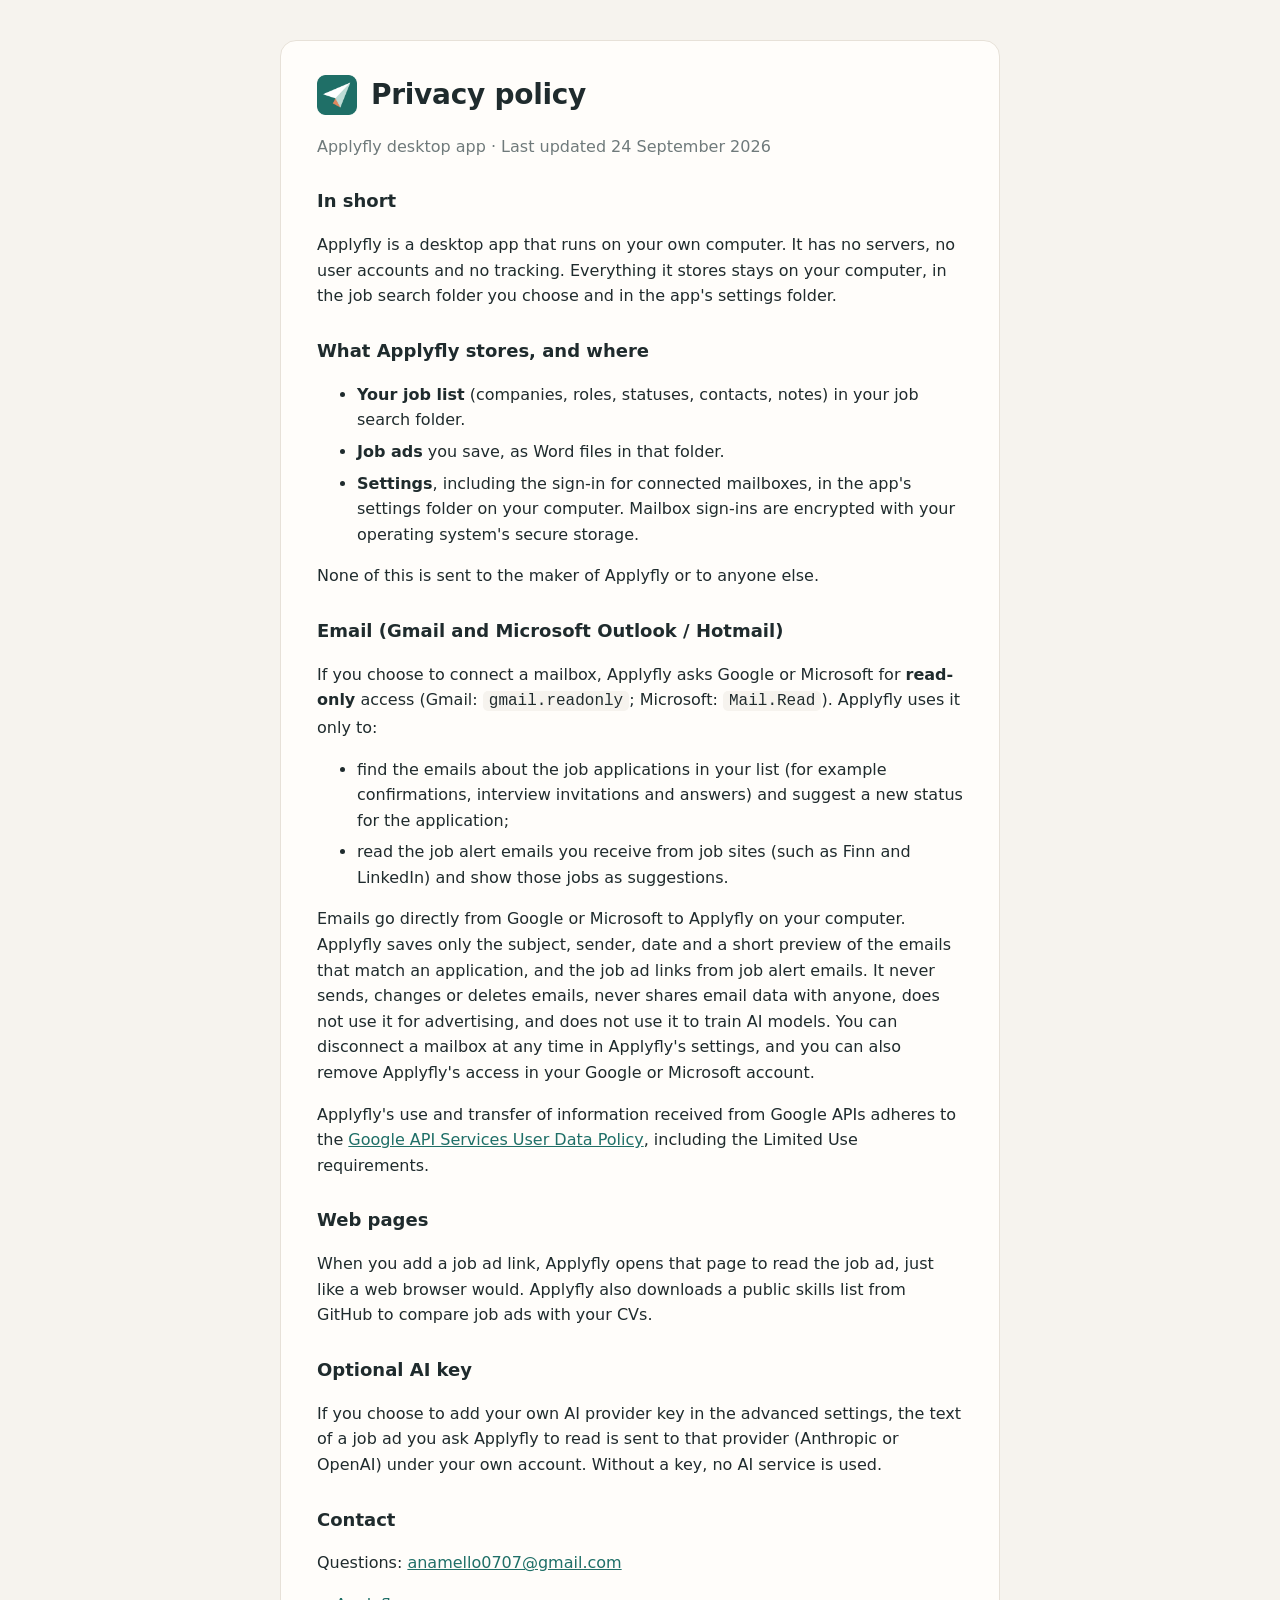
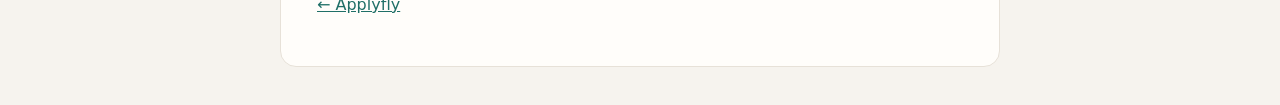
==== privacy.html @ 6d5746ce "Applyfly home page and privacy policy" ====
<!DOCTYPE html>
<html lang="en">
<head>
<meta charset="utf-8">
<meta name="viewport" content="width=device-width, initial-scale=1">
<title>Applyfly – Privacy policy</title>
<link rel="icon" href="icon.png">
<link rel="stylesheet" href="style.css">
</head>
<body>
<main>
  <header><img src="icon.png" alt="" width="40" height="40"><h1>Privacy policy</h1></header>
  <p class="muted">Applyfly desktop app · Last updated 24 September 2026</p>

  <h2>In short</h2>
  <p>Applyfly is a desktop app that runs on your own computer. It has no servers, no user accounts and no tracking.
    Everything it stores stays on your computer, in the job search folder you choose and in the app's settings folder.</p>

  <h2>What Applyfly stores, and where</h2>
  <ul>
    <li><b>Your job list</b> (companies, roles, statuses, contacts, notes) in your job search folder.</li>
    <li><b>Job ads</b> you save, as Word files in that folder.</li>
    <li><b>Settings</b>, including the sign-in for connected mailboxes, in the app's settings folder on your computer.
      Mailbox sign-ins are encrypted with your operating system's secure storage.</li>
  </ul>
  <p>None of this is sent to the maker of Applyfly or to anyone else.</p>

  <h2>Email (Gmail and Microsoft Outlook / Hotmail)</h2>
  <p>If you choose to connect a mailbox, Applyfly asks Google or Microsoft for <b>read-only</b> access
    (Gmail: <code>gmail.readonly</code>; Microsoft: <code>Mail.Read</code>). Applyfly uses it only to:</p>
  <ul>
    <li>find the emails about the job applications in your list (for example confirmations, interview invitations and answers)
      and suggest a new status for the application;</li>
    <li>read the job alert emails you receive from job sites (such as Finn and LinkedIn) and show those jobs as suggestions.</li>
  </ul>
  <p>Emails go directly from Google or Microsoft to Applyfly on your computer. Applyfly saves only the subject, sender,
    date and a short preview of the emails that match an application, and the job ad links from job alert emails.
    It never sends, changes or deletes emails, never shares email data with anyone, does not use it for advertising,
    and does not use it to train AI models. You can disconnect a mailbox at any time in Applyfly's settings, and you can
    also remove Applyfly's access in your Google or Microsoft account.</p>
  <p>Applyfly's use and transfer of information received from Google APIs adheres to the
    <a href="https://developers.google.com/terms/api-services-user-data-policy">Google API Services User Data Policy</a>,
    including the Limited Use requirements.</p>

  <h2>Web pages</h2>
  <p>When you add a job ad link, Applyfly opens that page to read the job ad, just like a web browser would.
    Applyfly also downloads a public skills list from GitHub to compare job ads with your CVs.</p>

  <h2>Optional AI key</h2>
  <p>If you choose to add your own AI provider key in the advanced settings, the text of a job ad you ask Applyfly to read
    is sent to that provider (Anthropic or OpenAI) under your own account. Without a key, no AI service is used.</p>

  <h2>Contact</h2>
  <p>Questions: <a href="mailto:anamello0707@gmail.com">anamello0707@gmail.com</a></p>
  <p><a href="index.html">← Applyfly</a></p>
</main>
</body>
</html>
---- style.css ----
:root { --bg: #f6f3ee; --panel: #fffdfa; --text: #1f2b2d; --muted: #6f7a7b; --accent: #1f6f67; --line: #e7e1d8; }
@media (prefers-color-scheme: dark) {
  :root { --bg: #141a1b; --panel: #1b2224; --text: #e7ebe9; --muted: #95a19f; --accent: #5dbaa9; --line: #2b3537; }
}
* { box-sizing: border-box; }
body { margin: 0; background: var(--bg); color: var(--text); font: 16px/1.6 "Segoe UI", system-ui, -apple-system, sans-serif; }
main { max-width: 720px; margin: 40px auto; padding: 32px 36px; background: var(--panel); border: 1px solid var(--line); border-radius: 16px; }
header { display: flex; align-items: center; gap: 14px; }
h1 { margin: 0; font-size: 28px; letter-spacing: -.01em; }
h2 { font-size: 18px; margin: 28px 0 8px; }
.lead { font-size: 18px; color: var(--muted); }
.muted { color: var(--muted); }
a { color: var(--accent); }
code { background: var(--bg); padding: 1px 6px; border-radius: 5px; }
li { margin-bottom: 6px; }
@media (max-width: 600px) { main { margin: 0; border-radius: 0; border: none; padding: 24px 16px; } }
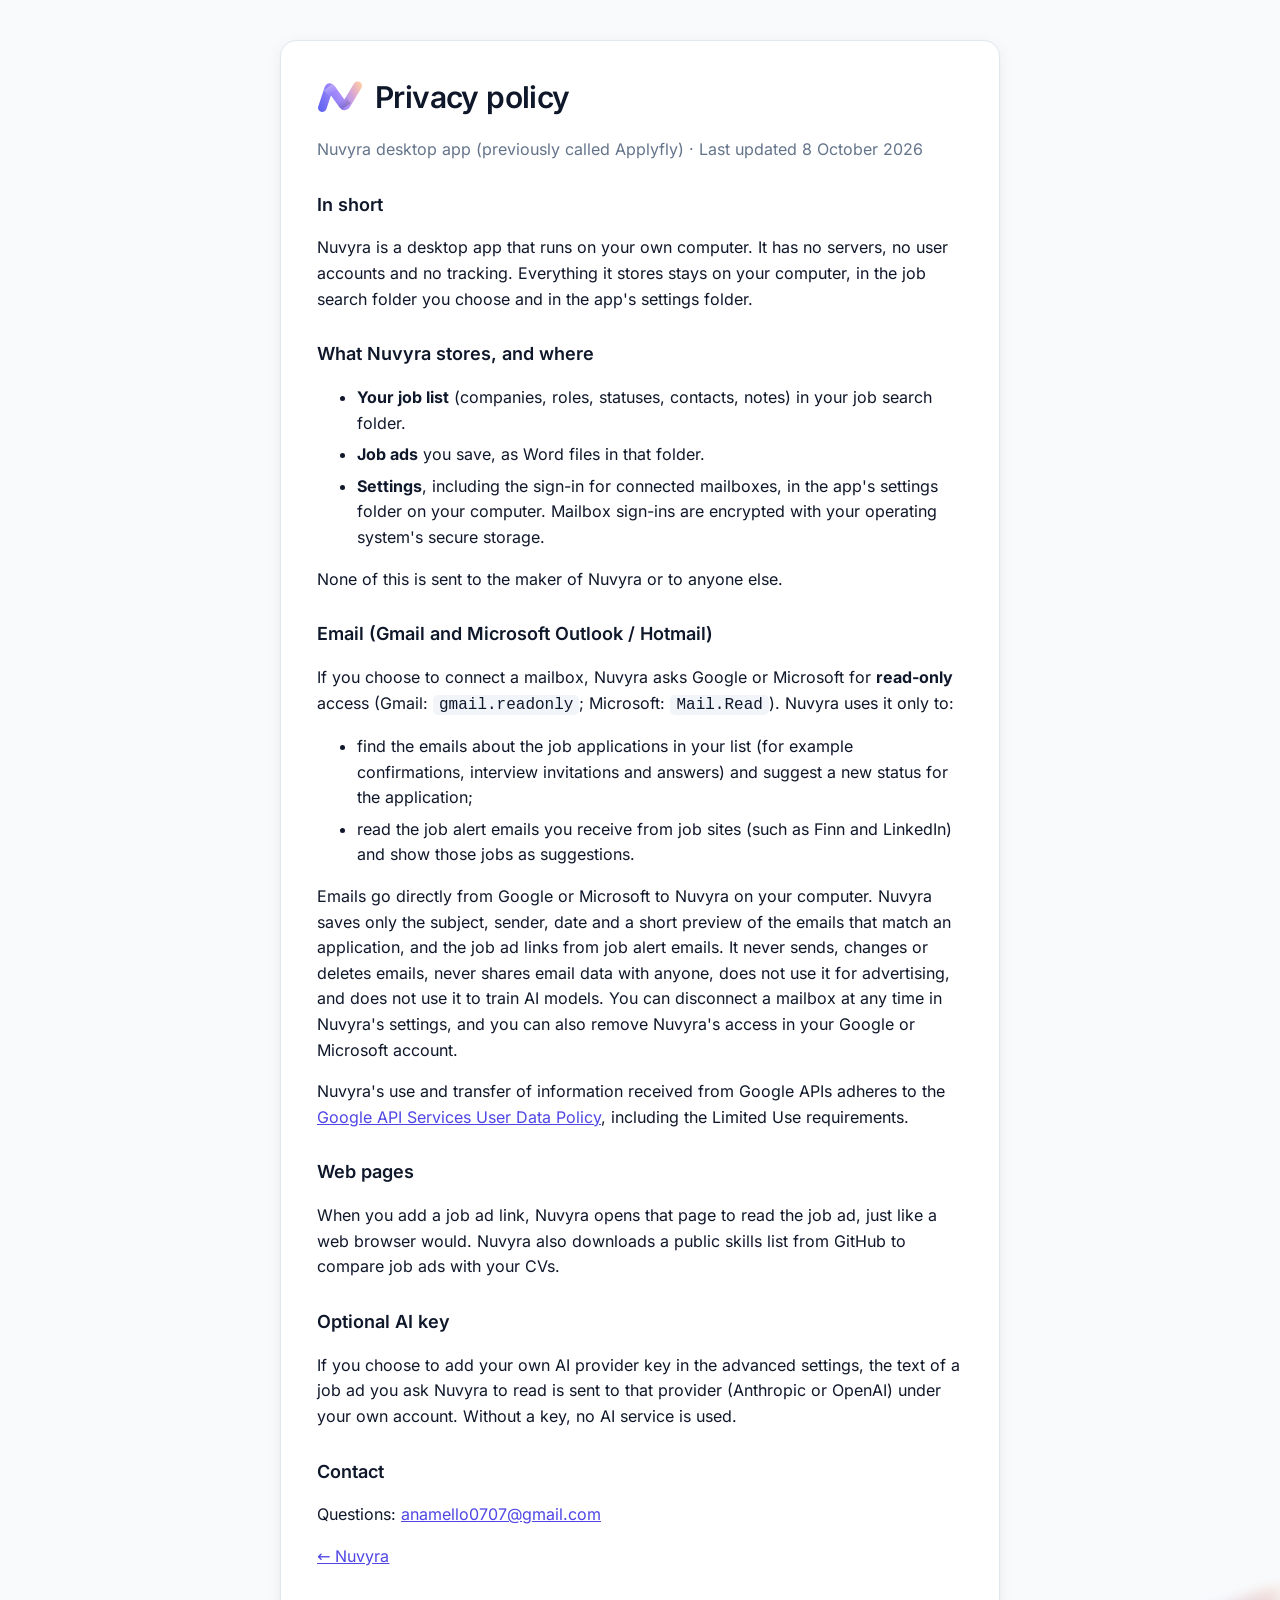
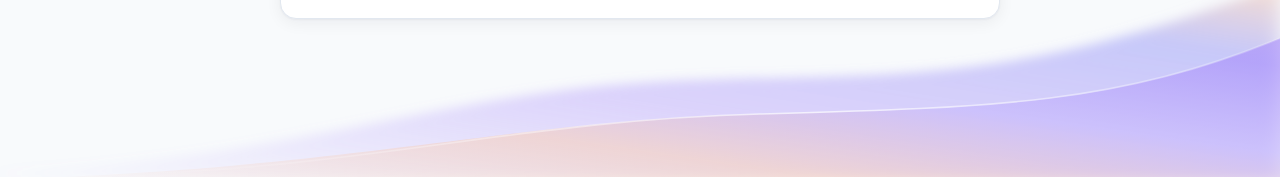
==== commit d0de2337: "Rename to Nuvyra: new name, logo, colours and font The app Applyfly is now called Nuvyra. Home page " ====
--- a/privacy.html
+++ b/privacy.html
@@ -3,56 +3,56 @@
 <head>
 <meta charset="utf-8">
 <meta name="viewport" content="width=device-width, initial-scale=1">
-<title>Applyfly – Privacy policy</title>
+<title>Nuvyra – Privacy policy</title>
 <link rel="icon" href="icon.png">
 <link rel="stylesheet" href="style.css">
 </head>
 <body>
 <main>
-  <header><img src="icon.png" alt="" width="40" height="40"><h1>Privacy policy</h1></header>
-  <p class="muted">Applyfly desktop app · Last updated 24 September 2026</p>
+  <header><img src="logo.svg" alt="" width="46" height="32"><h1>Privacy policy</h1></header>
+  <p class="muted">Nuvyra desktop app (previously called Applyfly) · Last updated 8 October 2026</p>
 
   <h2>In short</h2>
-  <p>Applyfly is a desktop app that runs on your own computer. It has no servers, no user accounts and no tracking.
+  <p>Nuvyra is a desktop app that runs on your own computer. It has no servers, no user accounts and no tracking.
     Everything it stores stays on your computer, in the job search folder you choose and in the app's settings folder.</p>
 
-  <h2>What Applyfly stores, and where</h2>
+  <h2>What Nuvyra stores, and where</h2>
   <ul>
     <li><b>Your job list</b> (companies, roles, statuses, contacts, notes) in your job search folder.</li>
     <li><b>Job ads</b> you save, as Word files in that folder.</li>
     <li><b>Settings</b>, including the sign-in for connected mailboxes, in the app's settings folder on your computer.
       Mailbox sign-ins are encrypted with your operating system's secure storage.</li>
   </ul>
-  <p>None of this is sent to the maker of Applyfly or to anyone else.</p>
+  <p>None of this is sent to the maker of Nuvyra or to anyone else.</p>
 
   <h2>Email (Gmail and Microsoft Outlook / Hotmail)</h2>
-  <p>If you choose to connect a mailbox, Applyfly asks Google or Microsoft for <b>read-only</b> access
-    (Gmail: <code>gmail.readonly</code>; Microsoft: <code>Mail.Read</code>). Applyfly uses it only to:</p>
+  <p>If you choose to connect a mailbox, Nuvyra asks Google or Microsoft for <b>read-only</b> access
+    (Gmail: <code>gmail.readonly</code>; Microsoft: <code>Mail.Read</code>). Nuvyra uses it only to:</p>
   <ul>
     <li>find the emails about the job applications in your list (for example confirmations, interview invitations and answers)
       and suggest a new status for the application;</li>
     <li>read the job alert emails you receive from job sites (such as Finn and LinkedIn) and show those jobs as suggestions.</li>
   </ul>
-  <p>Emails go directly from Google or Microsoft to Applyfly on your computer. Applyfly saves only the subject, sender,
+  <p>Emails go directly from Google or Microsoft to Nuvyra on your computer. Nuvyra saves only the subject, sender,
     date and a short preview of the emails that match an application, and the job ad links from job alert emails.
     It never sends, changes or deletes emails, never shares email data with anyone, does not use it for advertising,
-    and does not use it to train AI models. You can disconnect a mailbox at any time in Applyfly's settings, and you can
-    also remove Applyfly's access in your Google or Microsoft account.</p>
-  <p>Applyfly's use and transfer of information received from Google APIs adheres to the
+    and does not use it to train AI models. You can disconnect a mailbox at any time in Nuvyra's settings, and you can
+    also remove Nuvyra's access in your Google or Microsoft account.</p>
+  <p>Nuvyra's use and transfer of information received from Google APIs adheres to the
     <a href="https://developers.google.com/terms/api-services-user-data-policy">Google API Services User Data Policy</a>,
     including the Limited Use requirements.</p>
 
   <h2>Web pages</h2>
-  <p>When you add a job ad link, Applyfly opens that page to read the job ad, just like a web browser would.
-    Applyfly also downloads a public skills list from GitHub to compare job ads with your CVs.</p>
+  <p>When you add a job ad link, Nuvyra opens that page to read the job ad, just like a web browser would.
+    Nuvyra also downloads a public skills list from GitHub to compare job ads with your CVs.</p>
 
   <h2>Optional AI key</h2>
-  <p>If you choose to add your own AI provider key in the advanced settings, the text of a job ad you ask Applyfly to read
+  <p>If you choose to add your own AI provider key in the advanced settings, the text of a job ad you ask Nuvyra to read
     is sent to that provider (Anthropic or OpenAI) under your own account. Without a key, no AI service is used.</p>
 
   <h2>Contact</h2>
   <p>Questions: <a href="mailto:anamello0707@gmail.com">anamello0707@gmail.com</a></p>
-  <p><a href="index.html">← Applyfly</a></p>
+  <p><a href="index.html">← Nuvyra</a></p>
 </main>
 </body>
 </html>
--- a/style.css
+++ b/style.css
@@ -1,16 +1,22 @@
-:root { --bg: #f6f3ee; --panel: #fffdfa; --text: #1f2b2d; --muted: #6f7a7b; --accent: #1f6f67; --line: #e7e1d8; }
+/* Nuvyra brand: navy #0F172A, indigo #6366F1 (text/links #4F46E5), lavender #A78BFA, peach #FBC9A7, off-white #F8FAFC. Typeface Inter. */
+@font-face { font-family: "Inter"; font-style: normal; font-weight: 100 900; font-display: swap;
+  src: url(fonts/inter-latin-wght-normal.woff2) format("woff2"); }
+:root { --bg: #f8fafc; --panel: #ffffff; --text: #0f172a; --muted: #64748b; --accent: #4f46e5; --line: #e2e8f0; --sunken: #f1f5f9; }
 @media (prefers-color-scheme: dark) {
-  :root { --bg: #141a1b; --panel: #1b2224; --text: #e7ebe9; --muted: #95a19f; --accent: #5dbaa9; --line: #2b3537; }
+  :root { --bg: #0a0f1e; --panel: #0f172a; --text: #f1f5f9; --muted: #94a3b8; --accent: #a78bfa; --line: #243049; --sunken: #18223a; }
 }
 * { box-sizing: border-box; }
-body { margin: 0; background: var(--bg); color: var(--text); font: 16px/1.6 "Segoe UI", system-ui, -apple-system, sans-serif; }
-main { max-width: 720px; margin: 40px auto; padding: 32px 36px; background: var(--panel); border: 1px solid var(--line); border-radius: 16px; }
-header { display: flex; align-items: center; gap: 14px; }
-h1 { margin: 0; font-size: 28px; letter-spacing: -.01em; }
-h2 { font-size: 18px; margin: 28px 0 8px; }
+html { min-height: 100%; background: url(wave.svg) right bottom / 100% 260px no-repeat, var(--bg); }
+body { margin: 0; color: var(--text); font: 16px/1.6 "Inter", "Segoe UI", system-ui, -apple-system, sans-serif; padding-bottom: 120px; }
+main { max-width: 720px; margin: 40px auto; padding: 32px 36px; background: var(--panel); border: 1px solid var(--line); border-radius: 16px;
+  box-shadow: 0 1px 2px rgba(15, 23, 42, .04), 0 4px 16px rgba(15, 23, 42, .06); }
+header { display: flex; align-items: center; gap: 12px; }
+h1 { margin: 0; font-size: 30px; font-weight: 600; letter-spacing: -.02em; }
+.tagline { margin: 10px 0 0; font-size: 12px; font-weight: 500; letter-spacing: .32em; text-transform: uppercase; color: var(--muted); }
+h2 { font-size: 18px; font-weight: 600; margin: 28px 0 8px; }
 .lead { font-size: 18px; color: var(--muted); }
 .muted { color: var(--muted); }
 a { color: var(--accent); }
-code { background: var(--bg); padding: 1px 6px; border-radius: 5px; }
+code { background: var(--sunken); padding: 1px 6px; border-radius: 5px; }
 li { margin-bottom: 6px; }
 @media (max-width: 600px) { main { margin: 0; border-radius: 0; border: none; padding: 24px 16px; } }
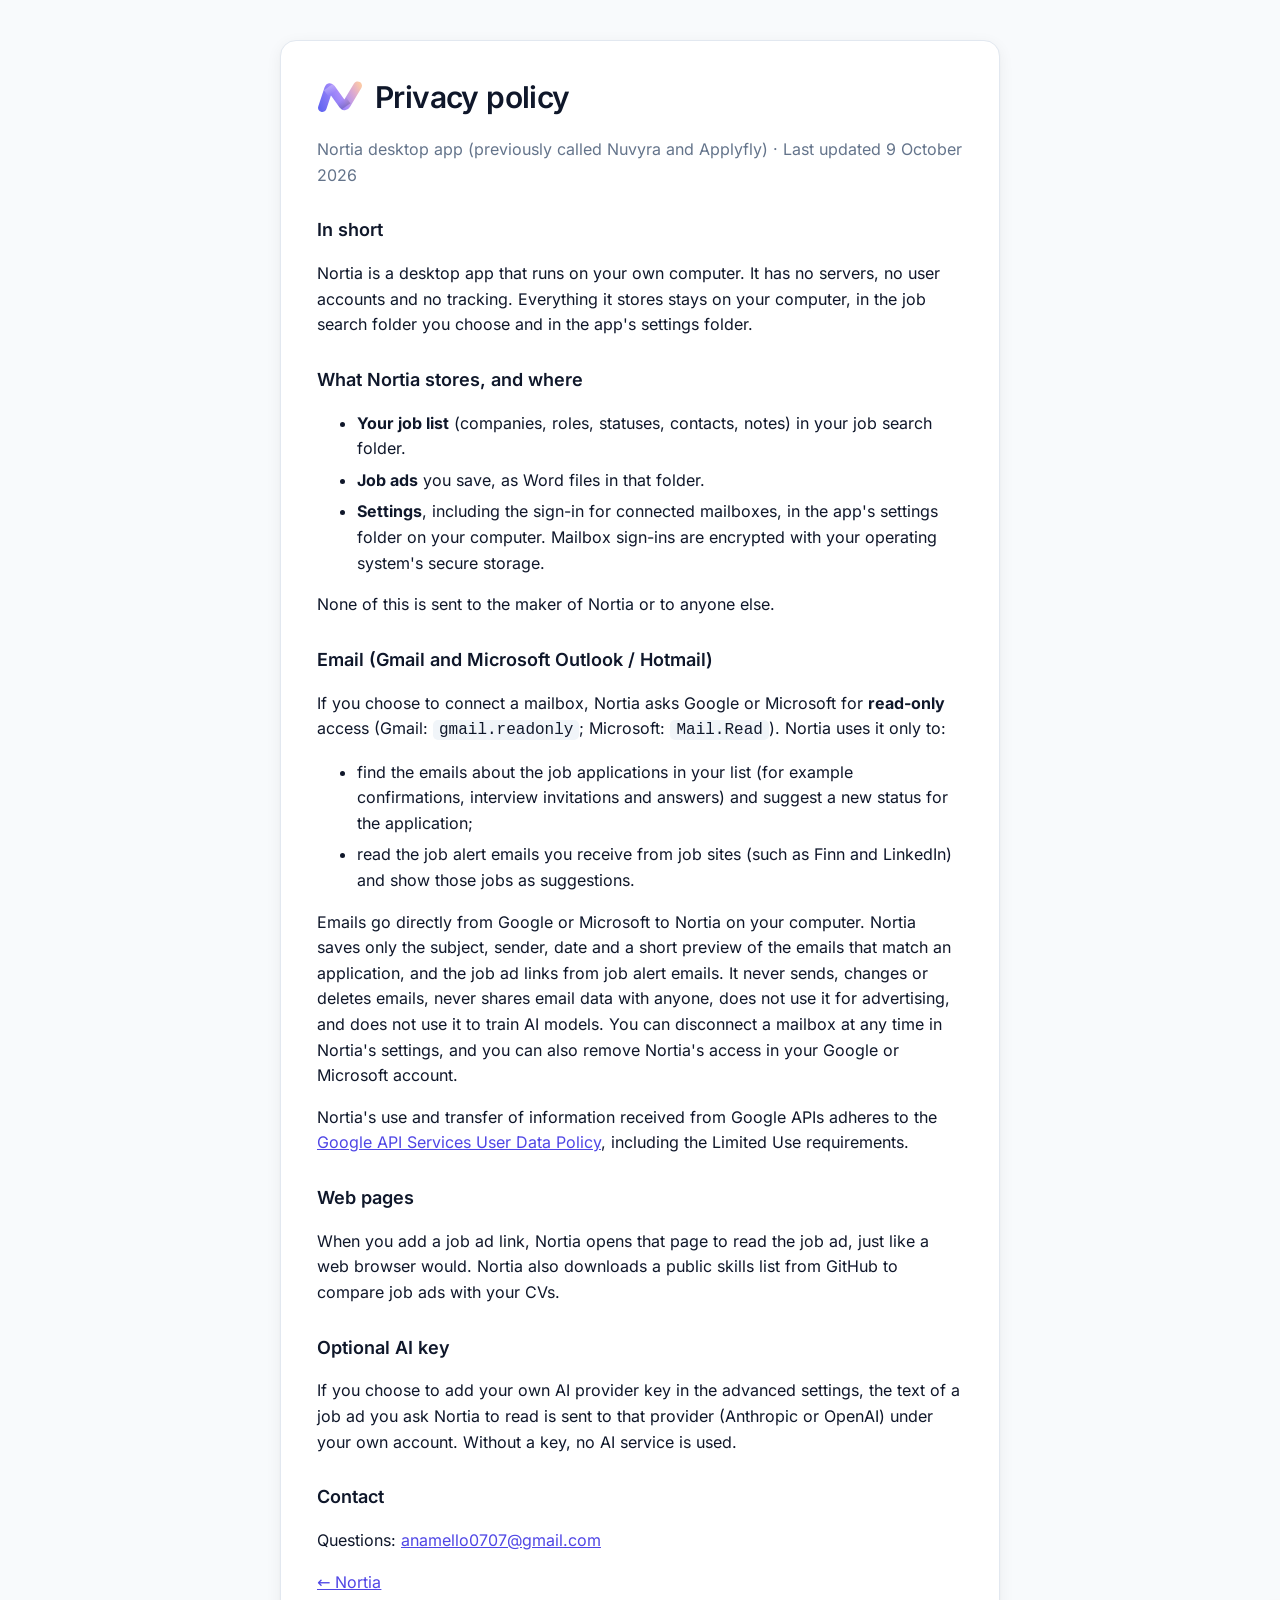
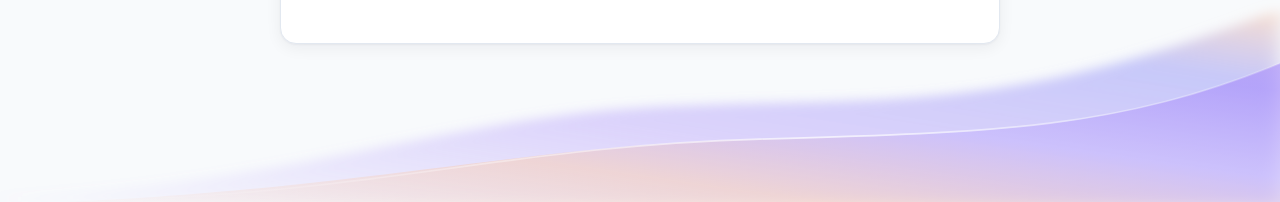
==== commit 0921a46d: "Rename to Nortia The app Nuvyra is now called Nortia. Home page and privacy policy use the new name," ====
--- a/privacy.html
+++ b/privacy.html
@@ -3,56 +3,56 @@
 <head>
 <meta charset="utf-8">
 <meta name="viewport" content="width=device-width, initial-scale=1">
-<title>Nuvyra – Privacy policy</title>
+<title>Nortia – Privacy policy</title>
 <link rel="icon" href="icon.png">
 <link rel="stylesheet" href="style.css">
 </head>
 <body>
 <main>
   <header><img src="logo.svg" alt="" width="46" height="32"><h1>Privacy policy</h1></header>
-  <p class="muted">Nuvyra desktop app (previously called Applyfly) · Last updated 8 October 2026</p>
+  <p class="muted">Nortia desktop app (previously called Nuvyra and Applyfly) · Last updated 9 October 2026</p>
 
   <h2>In short</h2>
-  <p>Nuvyra is a desktop app that runs on your own computer. It has no servers, no user accounts and no tracking.
+  <p>Nortia is a desktop app that runs on your own computer. It has no servers, no user accounts and no tracking.
     Everything it stores stays on your computer, in the job search folder you choose and in the app's settings folder.</p>
 
-  <h2>What Nuvyra stores, and where</h2>
+  <h2>What Nortia stores, and where</h2>
   <ul>
     <li><b>Your job list</b> (companies, roles, statuses, contacts, notes) in your job search folder.</li>
     <li><b>Job ads</b> you save, as Word files in that folder.</li>
     <li><b>Settings</b>, including the sign-in for connected mailboxes, in the app's settings folder on your computer.
       Mailbox sign-ins are encrypted with your operating system's secure storage.</li>
   </ul>
-  <p>None of this is sent to the maker of Nuvyra or to anyone else.</p>
+  <p>None of this is sent to the maker of Nortia or to anyone else.</p>
 
   <h2>Email (Gmail and Microsoft Outlook / Hotmail)</h2>
-  <p>If you choose to connect a mailbox, Nuvyra asks Google or Microsoft for <b>read-only</b> access
-    (Gmail: <code>gmail.readonly</code>; Microsoft: <code>Mail.Read</code>). Nuvyra uses it only to:</p>
+  <p>If you choose to connect a mailbox, Nortia asks Google or Microsoft for <b>read-only</b> access
+    (Gmail: <code>gmail.readonly</code>; Microsoft: <code>Mail.Read</code>). Nortia uses it only to:</p>
   <ul>
     <li>find the emails about the job applications in your list (for example confirmations, interview invitations and answers)
       and suggest a new status for the application;</li>
     <li>read the job alert emails you receive from job sites (such as Finn and LinkedIn) and show those jobs as suggestions.</li>
   </ul>
-  <p>Emails go directly from Google or Microsoft to Nuvyra on your computer. Nuvyra saves only the subject, sender,
+  <p>Emails go directly from Google or Microsoft to Nortia on your computer. Nortia saves only the subject, sender,
     date and a short preview of the emails that match an application, and the job ad links from job alert emails.
     It never sends, changes or deletes emails, never shares email data with anyone, does not use it for advertising,
-    and does not use it to train AI models. You can disconnect a mailbox at any time in Nuvyra's settings, and you can
-    also remove Nuvyra's access in your Google or Microsoft account.</p>
-  <p>Nuvyra's use and transfer of information received from Google APIs adheres to the
+    and does not use it to train AI models. You can disconnect a mailbox at any time in Nortia's settings, and you can
+    also remove Nortia's access in your Google or Microsoft account.</p>
+  <p>Nortia's use and transfer of information received from Google APIs adheres to the
     <a href="https://developers.google.com/terms/api-services-user-data-policy">Google API Services User Data Policy</a>,
     including the Limited Use requirements.</p>
 
   <h2>Web pages</h2>
-  <p>When you add a job ad link, Nuvyra opens that page to read the job ad, just like a web browser would.
-    Nuvyra also downloads a public skills list from GitHub to compare job ads with your CVs.</p>
+  <p>When you add a job ad link, Nortia opens that page to read the job ad, just like a web browser would.
+    Nortia also downloads a public skills list from GitHub to compare job ads with your CVs.</p>
 
   <h2>Optional AI key</h2>
-  <p>If you choose to add your own AI provider key in the advanced settings, the text of a job ad you ask Nuvyra to read
+  <p>If you choose to add your own AI provider key in the advanced settings, the text of a job ad you ask Nortia to read
     is sent to that provider (Anthropic or OpenAI) under your own account. Without a key, no AI service is used.</p>
 
   <h2>Contact</h2>
   <p>Questions: <a href="mailto:anamello0707@gmail.com">anamello0707@gmail.com</a></p>
-  <p><a href="index.html">← Nuvyra</a></p>
+  <p><a href="index.html">← Nortia</a></p>
 </main>
 </body>
 </html>
--- a/style.css
+++ b/style.css
@@ -1,4 +1,4 @@
-/* Nuvyra brand: navy #0F172A, indigo #6366F1 (text/links #4F46E5), lavender #A78BFA, peach #FBC9A7, off-white #F8FAFC. Typeface Inter. */
+/* Nortia brand: navy #0F172A, indigo #6366F1 (text/links #4F46E5), lavender #A78BFA, peach #FBC9A7, off-white #F8FAFC. Typeface Inter. */
 @font-face { font-family: "Inter"; font-style: normal; font-weight: 100 900; font-display: swap;
   src: url(fonts/inter-latin-wght-normal.woff2) format("woff2"); }
 :root { --bg: #f8fafc; --panel: #ffffff; --text: #0f172a; --muted: #64748b; --accent: #4f46e5; --line: #e2e8f0; --sunken: #f1f5f9; }
